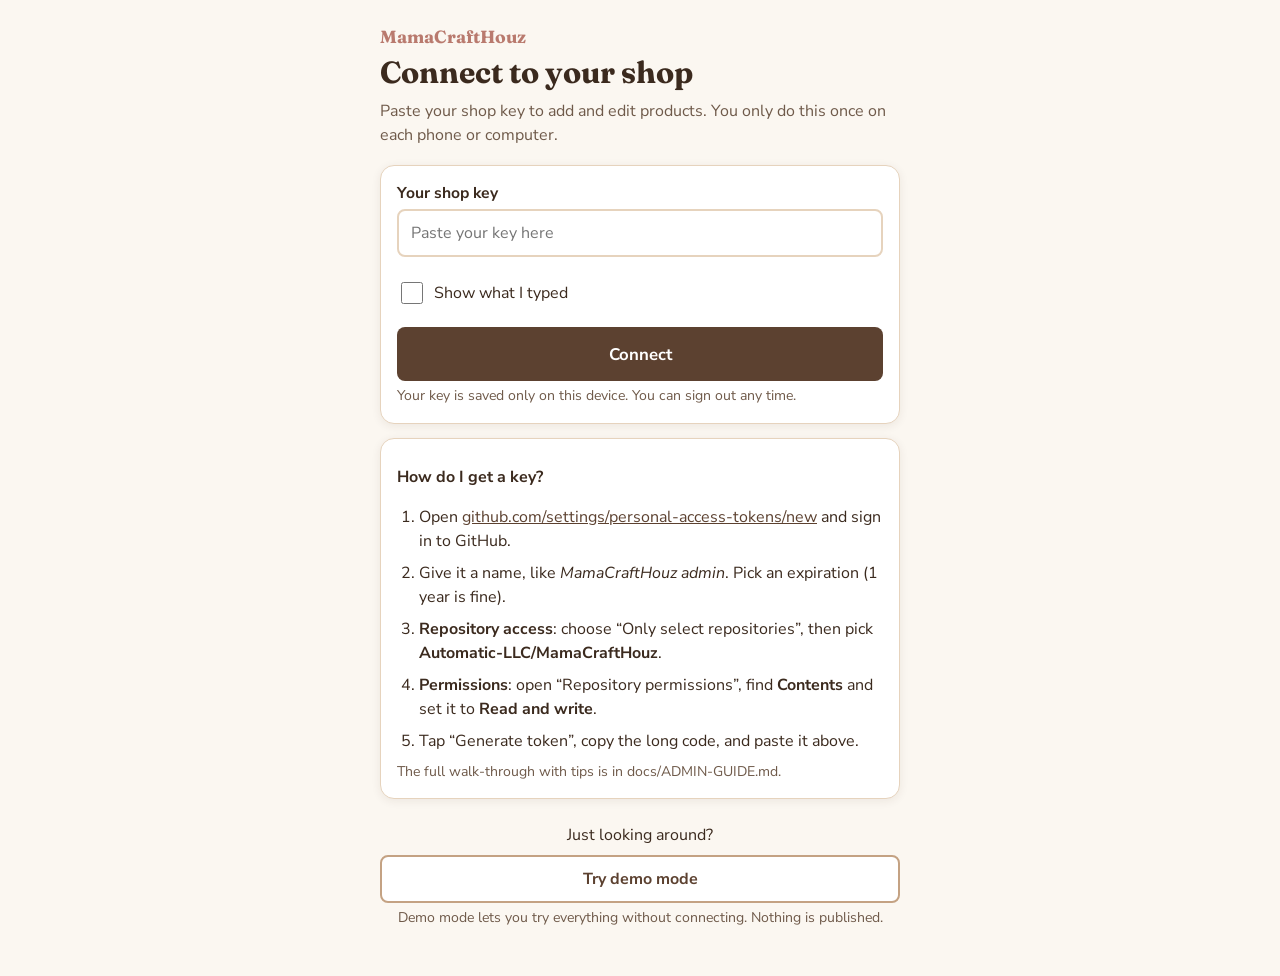
==== admin/index.html @ 102377a0 "Add admin panel: products, photos, bundles, categories saved via GitHub Mobile-first editor that com" ====
<!doctype html>
<html lang="en">
<head>
  <meta charset="utf-8">
  <meta name="viewport" content="width=device-width, initial-scale=1, viewport-fit=cover">
  <meta name="robots" content="noindex, nofollow">
  <meta name="theme-color" content="">
  <meta name="apple-mobile-web-app-capable" content="yes">
  <meta name="mobile-web-app-capable" content="yes">
  <meta name="apple-mobile-web-app-title" content="Shop Admin">
  <title>Shop admin · MamaCraftHouz</title>
  <link rel="icon" href="data:,">
  <link rel="stylesheet" href="../css/theme.css">
  <link rel="stylesheet" href="admin.css">
</head>
<body>
  <div id="app"><p class="loading">Loading…</p></div>
  <noscript><p class="loading">The shop admin needs JavaScript. Please turn it on in your browser.</p></noscript>
  <script type="module" src="admin.js"></script>
</body>
</html>
---- css/theme.css ----
/* ==========================================================
   MamaCraftHouz theme tokens — change the color scheme HERE.
   Every other stylesheet uses these variables only.
   ========================================================== */
@import url("https://fonts.googleapis.com/css2?family=Fraunces:opsz,wght@9..144,500;9..144,700&family=Nunito+Sans:wght@400;600;700&display=swap");

:root {
  /* Brand browns */
  --brown-900: #3b2a1e;
  --brown-700: #5c4130;
  --brown-500: #8a6448;
  --brown-300: #c4a283;
  --tan-200: #e6d3bd;
  --cream-100: #f6eee3;
  --cream-50: #fbf7f1;

  /* Accents */
  --sage: #7d8b6a;
  --rose: #b97a6e;

  /* Semantic roles */
  --bg: var(--cream-50);
  --surface: #ffffff;
  --surface-alt: var(--cream-100);
  --text: var(--brown-900);
  --text-muted: #6f5a4a;
  --border: var(--tan-200);
  --primary: var(--brown-700);
  --primary-hover: var(--brown-900);
  --on-primary: #ffffff;
  --accent: var(--rose);
  --success: #4f7a4a;
  --danger: #a3433a;
  --focus: #c98a3e;

  --font-heading: "Fraunces", Georgia, serif;
  --font-body: "Nunito Sans", system-ui, -apple-system, Segoe UI, sans-serif;

  --radius: 14px;
  --radius-sm: 8px;
  --shadow: 0 2px 10px rgba(59, 42, 30, 0.08);
  --shadow-lg: 0 10px 30px rgba(59, 42, 30, 0.14);
  --max-width: 1180px;
  --gutter: 16px;
}
---- admin/admin.css ----
/* MamaCraftHouz admin. Mobile-first. Colors/fonts come ONLY from ../css/theme.css variables. */
*, *::before, *::after { box-sizing: border-box; }
html { -webkit-text-size-adjust: 100%; }
body { margin: 0; background: var(--bg); color: var(--text); font-family: var(--font-body); font-size: 16px; line-height: 1.5; }
h1, h2, h3 { font-family: var(--font-heading); line-height: 1.2; margin: 0; color: var(--text); }
h1 { font-size: 1.6rem; }
h2 { font-size: 1.15rem; }
p { margin: 0 0 .5rem; }
a { color: var(--primary); }
img { max-width: 100%; }
[hidden] { display: none !important; }
:focus-visible { outline: 3px solid var(--focus); outline-offset: 2px; border-radius: var(--radius-sm); }
.muted { color: var(--text-muted); font-size: .92rem; }
.hint { color: var(--text-muted); font-size: .88rem; margin: .25rem 0 0; }
.loading { padding: 40px var(--gutter); text-align: center; color: var(--text-muted); }
.pad { padding: 12px; }
.file-input { position: absolute; width: 1px; height: 1px; opacity: 0; overflow: hidden; clip: rect(0 0 0 0); }
.skip { position: absolute; left: -999px; top: 0; background: var(--primary); color: var(--on-primary); padding: 8px 12px; z-index: 100; }
.skip:focus { left: 8px; top: 8px; }

/* ---------- Buttons ---------- */
.btn {
  display: inline-flex; align-items: center; justify-content: center; gap: 6px; min-height: 48px; padding: 10px 18px;
  border-radius: var(--radius-sm); border: 2px solid transparent; background: var(--surface-alt); color: var(--text);
  font: inherit; font-weight: 700; text-decoration: none; cursor: pointer; text-align: center; position: relative;
  -webkit-tap-highlight-color: transparent;
}
.btn:hover { filter: brightness(.97); }
.btn[disabled], .btn:disabled, .icon-btn:disabled { opacity: .45; cursor: not-allowed; }
.btn-primary { background: var(--primary); color: var(--on-primary); }
.btn-primary:hover { background: var(--primary-hover); filter: none; }
.btn-secondary { background: var(--surface); border-color: var(--brown-300); color: var(--primary); }
.btn-ghost { background: transparent; color: var(--primary); }
.btn-danger { background: var(--danger); color: var(--on-primary); }
.btn-ghost-danger { background: transparent; color: var(--danger); border-color: var(--border); }
.btn-chip { background: var(--surface-alt); border-color: var(--border); border-radius: 999px; color: var(--primary); }
.btn-lg { min-height: 54px; font-size: 1.05rem; padding: 12px 22px; }
.btn-small { min-height: 44px; padding: 6px 14px; font-size: .95rem; }
.btn-block { display: flex; width: 100%; }
.btn-row { display: flex; flex-wrap: wrap; gap: 10px; }
.icon-btn {
  min-width: 44px; min-height: 44px; border: 2px solid var(--border); background: var(--surface); color: var(--primary);
  border-radius: var(--radius-sm); font: inherit; font-size: 1.15rem; font-weight: 700; cursor: pointer; padding: 0 8px;
}
.icon-danger { color: var(--danger); }

/* ---------- Forms ---------- */
.field { margin: 0 0 14px; }
.field > label, .label-like { display: block; font-weight: 700; margin-bottom: 4px; font-size: .98rem; }
input[type=text], input[type=search], input[type=number], input[type=password], select, textarea {
  width: 100%; min-height: 48px; padding: 10px 12px; font: inherit; font-size: 16px; color: var(--text);
  background: var(--surface); border: 2px solid var(--border); border-radius: var(--radius-sm);
}
textarea { resize: vertical; min-height: 110px; }
input:focus, select:focus, textarea:focus { border-color: var(--primary); }
[aria-invalid="true"] { border-color: var(--danger); }
.field-error { color: var(--danger); font-weight: 600; font-size: .92rem; margin: 4px 0 0; }
.field-error:empty { display: none; }
.check { display: flex; align-items: center; gap: 8px; margin-bottom: 12px; min-height: 44px; }
.check input { width: 22px; height: 22px; }
.row2 { display: grid; gap: 0 14px; grid-template-columns: 1fr; }
.row-inline { display: flex; align-items: center; gap: 8px; margin: 6px 0; }
.row-inline input { width: 80px; }

/* switch */
.switch { display: flex; align-items: center; gap: 12px; min-height: 48px; cursor: pointer; position: relative; padding: 2px 0; }
.switch input { position: absolute; opacity: 0; width: 100%; height: 100%; left: 0; top: 0; margin: 0; cursor: pointer; }
.switch-track { flex: none; width: 52px; height: 30px; border-radius: 999px; background: var(--brown-300); position: relative; transition: background .15s; }
.switch-thumb { position: absolute; left: 3px; top: 3px; width: 24px; height: 24px; border-radius: 50%; background: var(--surface); box-shadow: var(--shadow); transition: transform .15s; }
.switch input:checked + .switch-track { background: var(--success); }
.switch input:checked + .switch-track .switch-thumb { transform: translateX(22px); }
.switch input:focus-visible + .switch-track { outline: 3px solid var(--focus); outline-offset: 2px; }
.switch input:disabled + .switch-track { opacity: .5; }
.switch-label { display: flex; flex-direction: column; font-weight: 600; }
.switch-label small { font-weight: 400; color: var(--text-muted); }

/* ---------- Shell ---------- */
.shell { min-height: 100vh; display: flex; flex-direction: column; padding-bottom: 76px; }
.shell.is-editor { padding-bottom: 0; }
.topbar { background: var(--surface); border-bottom: 1px solid var(--border); z-index: 20; }
.topbar-in { display: flex; align-items: center; gap: 8px 12px; flex-wrap: wrap; padding: 8px var(--gutter); max-width: var(--max-width); margin: 0 auto; }
.brand { font-family: var(--font-heading); font-weight: 700; font-size: 1.15rem; color: var(--primary); margin-right: auto; }
.brand small { font-family: var(--font-body); font-weight: 600; font-size: .75rem; color: var(--text-muted); text-transform: uppercase; letter-spacing: .06em; }
.pill { font-size: .78rem; font-weight: 700; padding: 3px 10px; border-radius: 999px; background: var(--surface-alt); color: var(--text-muted); border: 1px solid var(--border); }
.pill-demo { background: var(--accent); color: var(--on-primary); border-color: transparent; }
.toplink { background: none; border: 0; font: inherit; font-weight: 600; color: var(--primary); text-decoration: underline; cursor: pointer; padding: 10px 4px; min-height: 44px; }
.demo-banner { background: var(--surface-alt); border-bottom: 1px solid var(--border); padding: 8px var(--gutter); display: flex; gap: 10px 14px; align-items: center; justify-content: center; flex-wrap: wrap; font-size: .92rem; text-align: center; }
.main { flex: 1; width: 100%; max-width: 980px; margin: 0 auto; padding: 16px var(--gutter) 40px; outline: none; }
.view-head { display: flex; align-items: center; justify-content: space-between; gap: 12px; flex-wrap: wrap; margin-bottom: 10px; }
.view-head h1:focus { outline: none; }
.back { font-weight: 700; text-decoration: none; min-height: 44px; display: inline-flex; align-items: center; width: 100%; }
.add-btn { width: 100%; }

/* Tabs: bottom bar on phones, top row on larger screens */
.tabs { position: fixed; left: 0; right: 0; bottom: 0; z-index: 30; display: grid; grid-template-columns: repeat(4, 1fr); background: var(--surface); border-top: 1px solid var(--border); padding-bottom: env(safe-area-inset-bottom); box-shadow: var(--shadow-lg); }
.shell.is-editor .tabs { display: none; }
.tab { display: flex; flex-direction: column; align-items: center; justify-content: center; gap: 2px; min-height: 62px; padding: 6px 2px; text-decoration: none; color: var(--text-muted); font-weight: 700; font-size: .82rem; border-top: 3px solid transparent; }
.tab.is-active { color: var(--primary); border-top-color: var(--primary); background: var(--surface-alt); }
.count { font-size: .75rem; background: var(--surface-alt); color: var(--primary); border-radius: 999px; padding: 0 8px; min-width: 22px; text-align: center; border: 1px solid var(--border); }
.tab.is-active .count { background: var(--surface); }

/* ---------- Cards & lists ---------- */
.card { background: var(--surface); border: 1px solid var(--border); border-radius: var(--radius); box-shadow: var(--shadow); }
.section { padding: 16px; margin-bottom: 14px; }
.section > h2 { margin-bottom: 10px; }
.cards { display: grid; gap: 12px; margin-top: 12px; }
.filters { display: grid; gap: 8px; grid-template-columns: 1fr 1fr; margin: 10px 0 4px; }
.filters input { grid-column: 1 / -1; }
.empty { text-align: center; padding: 28px 12px; background: var(--surface); border: 2px dashed var(--border); border-radius: var(--radius); }
.pcard { overflow: hidden; }
.pcard.is-hidden .pcard-main { opacity: .7; }
.pcard-main { display: flex; gap: 12px; padding: 12px; text-decoration: none; color: inherit; align-items: flex-start; }
.thumb { flex: none; width: 84px; height: 84px; object-fit: cover; border-radius: var(--radius-sm); background: var(--surface-alt); border: 1px solid var(--border); }
.thumb-sm { width: 52px; height: 52px; }
.thumb-empty { display: flex; align-items: center; justify-content: center; font-size: .72rem; color: var(--text-muted); text-align: center; }
.pcard-body { min-width: 0; flex: 1; }
.pcard-body h2 { font-size: 1.05rem; margin-bottom: 2px; overflow-wrap: anywhere; }
.price { font-weight: 700; margin: 0; }
.was { color: var(--text-muted); font-weight: 400; margin-left: 8px; }
.badges { display: flex; flex-wrap: wrap; gap: 6px; margin-top: 6px; }
.badge { font-size: .76rem; font-weight: 700; padding: 2px 10px; border-radius: 999px; background: var(--surface-alt); color: var(--text-muted); border: 1px solid var(--border); }
.badge-ok { background: var(--success); color: var(--on-primary); border-color: transparent; }
.badge-hidden { background: var(--text-muted); color: var(--on-primary); border-color: transparent; }
.badge-feat { background: var(--accent); color: var(--on-primary); border-color: transparent; }
.pcard-controls { border-top: 1px solid var(--border); padding: 4px 12px 12px; display: grid; grid-template-columns: 1fr 1fr; gap: 0 12px; background: var(--surface-alt); }
.card-buttons { grid-column: 1 / -1; display: flex; gap: 8px; flex-wrap: wrap; margin-top: 4px; }
.card-buttons .btn { flex: 1 1 0; }

/* ---------- Editors ---------- */
.editor-grid { display: block; }
.editor-main.single { max-width: 720px; }
.error-summary { background: var(--surface); border: 2px solid var(--danger); border-radius: var(--radius); padding: 12px 16px; margin-bottom: 14px; color: var(--danger); }
.error-summary ul { margin: 6px 0 0; padding-left: 20px; }
.savebar { position: sticky; bottom: 0; z-index: 25; background: var(--surface); border-top: 1px solid var(--border); box-shadow: var(--shadow-lg); padding: 10px var(--gutter) calc(10px + env(safe-area-inset-bottom)); margin: 16px calc(var(--gutter) * -1) -40px; }
.savebar-row { display: flex; gap: 10px; max-width: 980px; margin: 0 auto; }
.savebar-row .btn-primary { flex: 1; }
.save-progress { margin: 0; font-size: .9rem; color: var(--text-muted); text-align: center; }
.save-progress:empty { display: none; }
.savebar.in-tabs { bottom: 62px; margin-bottom: 0; }
.shell:not(.is-editor) .savebar.in-tabs { bottom: calc(62px + env(safe-area-inset-bottom)); }

/* photos */
.photo-grid { list-style: none; margin: 12px 0 0; padding: 0; display: grid; grid-template-columns: 1fr 1fr; gap: 10px; }
.photo { background: var(--surface-alt); border: 2px solid var(--border); border-radius: var(--radius-sm); overflow: hidden; }
.photo.is-main { border-color: var(--primary); }
.photo-img { position: relative; aspect-ratio: 1; background: var(--surface-alt); display: flex; align-items: center; justify-content: center; }
.photo-img img { width: 100%; height: 100%; object-fit: cover; display: block; }
.photo-wait { color: var(--text-muted); font-size: .9rem; }
.photo-tag, .photo-new { position: absolute; left: 6px; top: 6px; background: var(--primary); color: var(--on-primary); font-size: .72rem; font-weight: 700; padding: 2px 8px; border-radius: 999px; }
.photo-new { top: auto; bottom: 6px; background: var(--accent); }
.photo-up { background: var(--sage); }
.photo-err { background: var(--danger); }
.photo-actions { display: flex; flex-wrap: wrap; gap: 6px; padding: 6px; }
.photo-actions .btn-small { flex: 1 1 auto; }
.photo-empty { grid-column: 1 / -1; color: var(--text-muted); text-align: center; padding: 14px 8px; list-style: none; border: 2px dashed var(--border); border-radius: var(--radius-sm); }
.add-photos { cursor: pointer; }
.add-photos:focus-within { outline: 3px solid var(--focus); outline-offset: 2px; }
label.btn:focus-within { outline: 3px solid var(--focus); outline-offset: 2px; }

/* options */
.option-card { border: 2px solid var(--border); border-radius: var(--radius-sm); padding: 10px; margin-bottom: 12px; background: var(--surface-alt); }
.option-head { display: flex; gap: 6px; align-items: center; margin-bottom: 8px; }
.option-head .opt-name { font-weight: 700; flex: 1; min-width: 0; }
.value-list { list-style: none; margin: 0 0 8px; padding: 0; }
.value-head { display: none; }
.value-row { display: grid; grid-template-columns: 1fr auto auto auto; gap: 6px; margin-bottom: 8px; align-items: center; }
.value-row .val-label { grid-column: 1 / -1; }
.plus-wrap { display: flex; align-items: center; gap: 4px; font-weight: 700; }
.val-price { width: 100px; }
.option-actions { display: grid; gap: 10px; margin-top: 4px; }
.presets { display: flex; flex-wrap: wrap; gap: 8px; align-items: center; }

/* personalization */
.pers-fields { margin-top: 12px; }

/* preview */
.preview-card { border: 1px solid var(--border); border-radius: var(--radius); overflow: hidden; background: var(--bg); }
.pv-img { position: relative; aspect-ratio: 1; background: var(--surface-alt); display: flex; align-items: center; justify-content: center; }
.pv-img img { width: 100%; height: 100%; object-fit: cover; }
.pv-noimg { color: var(--text-muted); }
.pv-flag { position: absolute; left: 8px; top: 8px; background: var(--accent); color: var(--on-primary); font-size: .75rem; font-weight: 700; padding: 2px 10px; border-radius: 999px; }
.pv-hidden { top: auto; bottom: 8px; background: var(--text-muted); }
.pv-body { padding: 12px 14px 14px; }
.pv-body h3 { font-size: 1.1rem; margin: 2px 0 4px; overflow-wrap: anywhere; }
.pv-desc { color: var(--text-muted); font-size: .92rem; display: -webkit-box; -webkit-line-clamp: 3; -webkit-box-orient: vertical; overflow: hidden; white-space: pre-line; }

/* bundles */
.sub { font-size: 1rem; margin: 14px 0 6px; }
.bundle-items, .picker-results, .cat-list { list-style: none; margin: 0; padding: 0; }
.bitem, .pick { display: flex; flex-wrap: wrap; align-items: center; gap: 10px; padding: 8px 0; border-bottom: 1px solid var(--border); }
.pick-name { flex: 1 1 140px; min-width: 0; display: flex; flex-direction: column; font-weight: 600; overflow-wrap: break-word; }
.pick-name small { color: var(--text-muted); font-weight: 400; }
.picker-results { max-height: 300px; overflow: auto; border: 1px solid var(--border); border-radius: var(--radius-sm); margin-top: 8px; padding: 0 10px; background: var(--surface); }
.picker-results .pick:last-child { border-bottom: 0; }
.stepper { display: flex; align-items: center; gap: 4px; }
.stepper input { width: 56px; text-align: center; padding: 6px 4px; }
.money-box { background: var(--surface-alt); border-radius: var(--radius-sm); padding: 12px; margin-bottom: 14px; }
.money-box p { display: flex; align-items: center; flex-wrap: wrap; gap: 8px; }
.savings { font-weight: 700; margin-top: 4px; }
.savings.good { color: var(--success); }
.savings.warn { color: var(--danger); }

/* categories */
.cat-top { display: flex; justify-content: space-between; align-items: center; margin-bottom: 8px; }
.cat-order { display: flex; gap: 6px; }
.cat-foot { display: flex; align-items: center; justify-content: space-between; gap: 12px; flex-wrap: wrap; }
.cat-foot p { margin: 0; flex: 1 1 200px; }
.cat-card .photo-grid { grid-template-columns: minmax(0, 200px); }

/* ---------- Sign-in ---------- */
.signin { min-height: 100vh; padding: 24px var(--gutter) 48px; display: flex; justify-content: center; }
.signin-inner { width: 100%; max-width: 520px; }
.brand-mark { font-family: var(--font-heading); color: var(--accent); font-weight: 700; font-size: 1.1rem; margin-bottom: 4px; }
.lead { color: var(--text-muted); margin: 8px 0 18px; }
.signin-card { margin-top: 8px; }
.steps summary { font-weight: 700; cursor: pointer; min-height: 44px; display: flex; align-items: center; }
.steps ol { padding-left: 22px; margin: 6px 0 8px; }
.steps li { margin-bottom: 8px; }
.demo-box { text-align: center; margin-top: 24px; }

/* ---------- Toasts & dialog ---------- */
#toasts { position: fixed; left: 0; right: 0; bottom: 84px; z-index: 200; display: flex; flex-direction: column; align-items: center; gap: 8px; padding: 0 12px; pointer-events: none; }
.toast { pointer-events: auto; display: flex; align-items: flex-start; gap: 8px; max-width: 560px; width: 100%; background: var(--brown-900); color: var(--on-primary); border-radius: var(--radius-sm); padding: 12px 8px 12px 16px; box-shadow: var(--shadow-lg); font-weight: 600; }
.toast-ok { background: var(--success); }
.toast-error { background: var(--danger); }
.toast-info { background: var(--primary); }
.toast-msg { flex: 1; }
.toast-x { background: none; border: 0; color: inherit; font-size: 1.4rem; line-height: 1; min-width: 36px; min-height: 36px; cursor: pointer; }
.dialog { border: 0; border-radius: var(--radius); padding: 0; width: min(92vw, 440px); background: var(--surface); color: var(--text); box-shadow: var(--shadow-lg); }
.dialog::backdrop { background: color-mix(in srgb, var(--brown-900) 55%, transparent); }
.dialog h2 { padding: 18px 20px 0; }
.dialog-body { padding: 8px 20px 4px; }
.dialog-body ul { padding-left: 20px; }
.dialog-actions { display: flex; flex-wrap: wrap; gap: 10px; justify-content: flex-end; padding: 12px 20px 18px; }
.dialog-actions .btn { flex: 1 1 140px; }

/* ---------- Larger screens ---------- */
@media (min-width: 720px) {
  h1 { font-size: 1.9rem; }
  .topbar { position: sticky; top: 0; }
  .shell, .shell.is-editor { padding-bottom: 0; }
  .topbar-in { padding-left: var(--gutter); }
  .tabs { position: static; display: flex; max-width: var(--max-width); margin: 0 auto; padding: 0 var(--gutter); background: none; border-top: 0; box-shadow: none; gap: 4px; }
  .shell.is-editor .tabs { display: flex; visibility: hidden; height: 0; overflow: hidden; }
  .tab { flex-direction: row; gap: 8px; min-height: 48px; padding: 0 18px; border-top: 0; border-bottom: 3px solid transparent; font-size: .98rem; }
  .tab.is-active { border-bottom-color: var(--primary); background: none; }
  .add-btn { width: auto; }
  .back { width: auto; }
  .filters { grid-template-columns: 2fr 1fr 1fr; }
  .filters input { grid-column: auto; }
  .cards { grid-template-columns: 1fr 1fr; }
  .cat-list { grid-template-columns: 1fr; }
  .pcard-controls { grid-template-columns: auto auto 1fr; align-items: center; }
  .card-buttons { grid-column: auto; justify-content: flex-end; margin-top: 0; }
  .card-buttons .btn { flex: 0 0 auto; }
  .row2 { grid-template-columns: 1fr 1fr; }
  .photo-grid { grid-template-columns: repeat(3, 1fr); }
  .editor-grid { display: grid; grid-template-columns: minmax(0, 1fr) 300px; gap: 20px; align-items: start; }
  .preview-sec { position: sticky; top: 130px; }
  .editor-grid .preview-sec { order: 2; }
  .value-head { display: grid; grid-template-columns: 1fr 140px 0; font-size: .85rem; margin-bottom: 4px; padding-right: 150px; }
  .value-row { grid-template-columns: 1fr 150px auto auto auto; }
  .value-row .val-label { grid-column: auto; }
  .savebar { margin-left: 0; margin-right: 0; border: 1px solid var(--border); border-radius: var(--radius); bottom: 12px; }
  .savebar.in-tabs, .shell:not(.is-editor) .savebar.in-tabs { bottom: 12px; }
  #toasts { bottom: 24px; }
}
@media (min-width: 1000px) {
  .cards { grid-template-columns: 1fr 1fr; }
}
@media (prefers-reduced-motion: reduce) { * { transition: none !important; scroll-behavior: auto !important; } }
.editor > .view-head { justify-content: flex-start; gap: 4px 16px; }
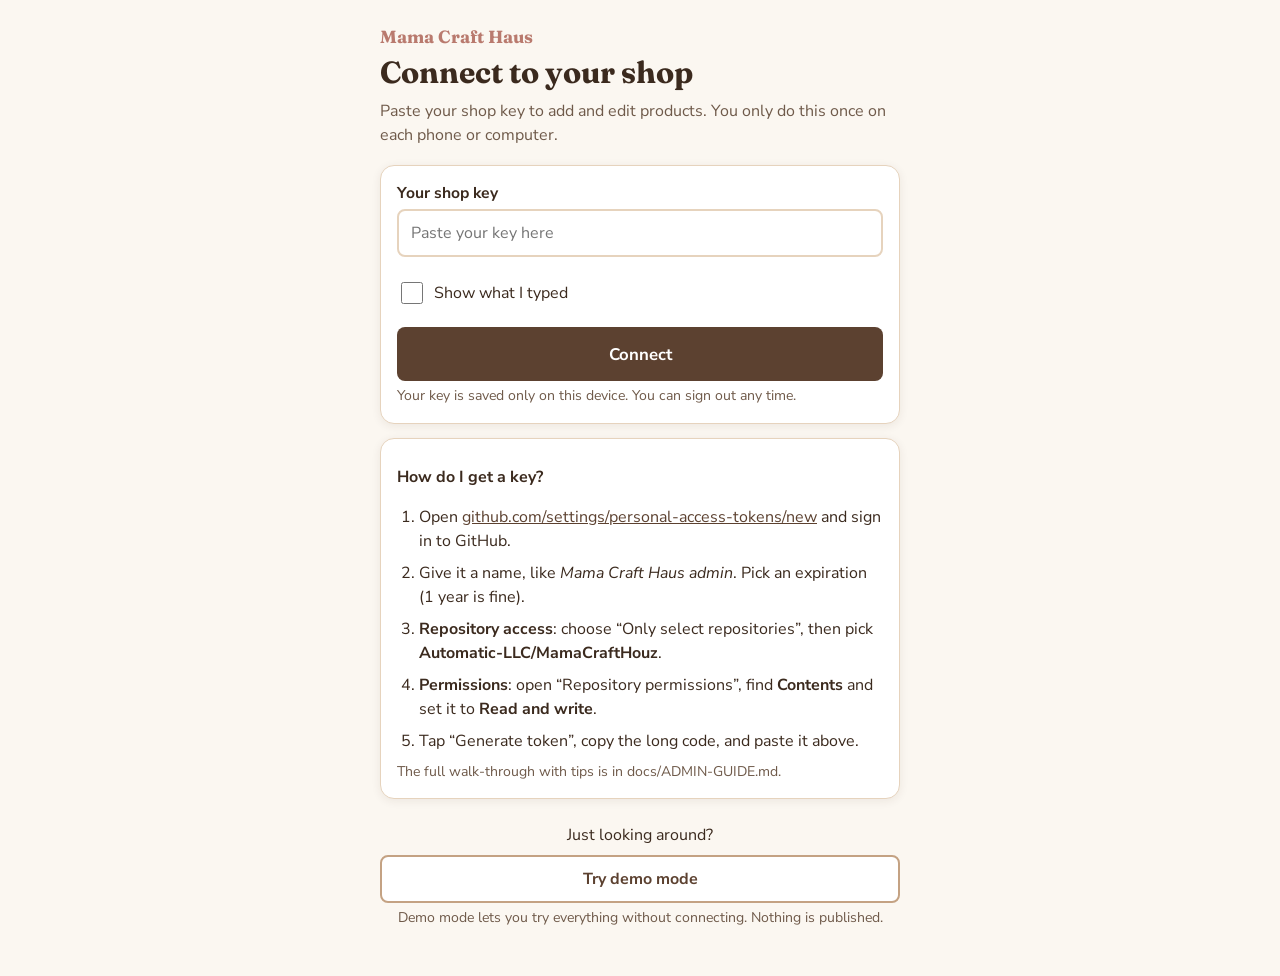
==== commit 2f79fd92: "Rename shop display name to Mama Craft Haus Repo name and URLs stay MamaCraftHouz.  Co-Authored-By: " ====
--- a/admin/index.html
+++ b/admin/index.html
@@ -8,7 +8,7 @@
   <meta name="apple-mobile-web-app-capable" content="yes">
   <meta name="mobile-web-app-capable" content="yes">
   <meta name="apple-mobile-web-app-title" content="Shop Admin">
-  <title>Shop admin · MamaCraftHouz</title>
+  <title>Shop admin · Mama Craft Haus</title>
   <link rel="icon" href="data:,">
   <link rel="stylesheet" href="../css/theme.css">
   <link rel="stylesheet" href="admin.css">
--- a/css/theme.css
+++ b/css/theme.css
@@ -1,5 +1,5 @@
 /* ==========================================================
-   MamaCraftHouz theme tokens — change the color scheme HERE.
+   Mama Craft Haus theme tokens — change the color scheme HERE.
    Every other stylesheet uses these variables only.
    ========================================================== */
 @import url("https://fonts.googleapis.com/css2?family=Fraunces:opsz,wght@9..144,500;9..144,700&family=Nunito+Sans:wght@400;600;700&display=swap");
--- a/admin/admin.css
+++ b/admin/admin.css
@@ -1,4 +1,4 @@
-/* MamaCraftHouz admin. Mobile-first. Colors/fonts come ONLY from ../css/theme.css variables. */
+/* Mama Craft Haus admin. Mobile-first. Colors/fonts come ONLY from ../css/theme.css variables. */
 *, *::before, *::after { box-sizing: border-box; }
 html { -webkit-text-size-adjust: 100%; }
 body { margin: 0; background: var(--bg); color: var(--text); font-family: var(--font-body); font-size: 16px; line-height: 1.5; }
